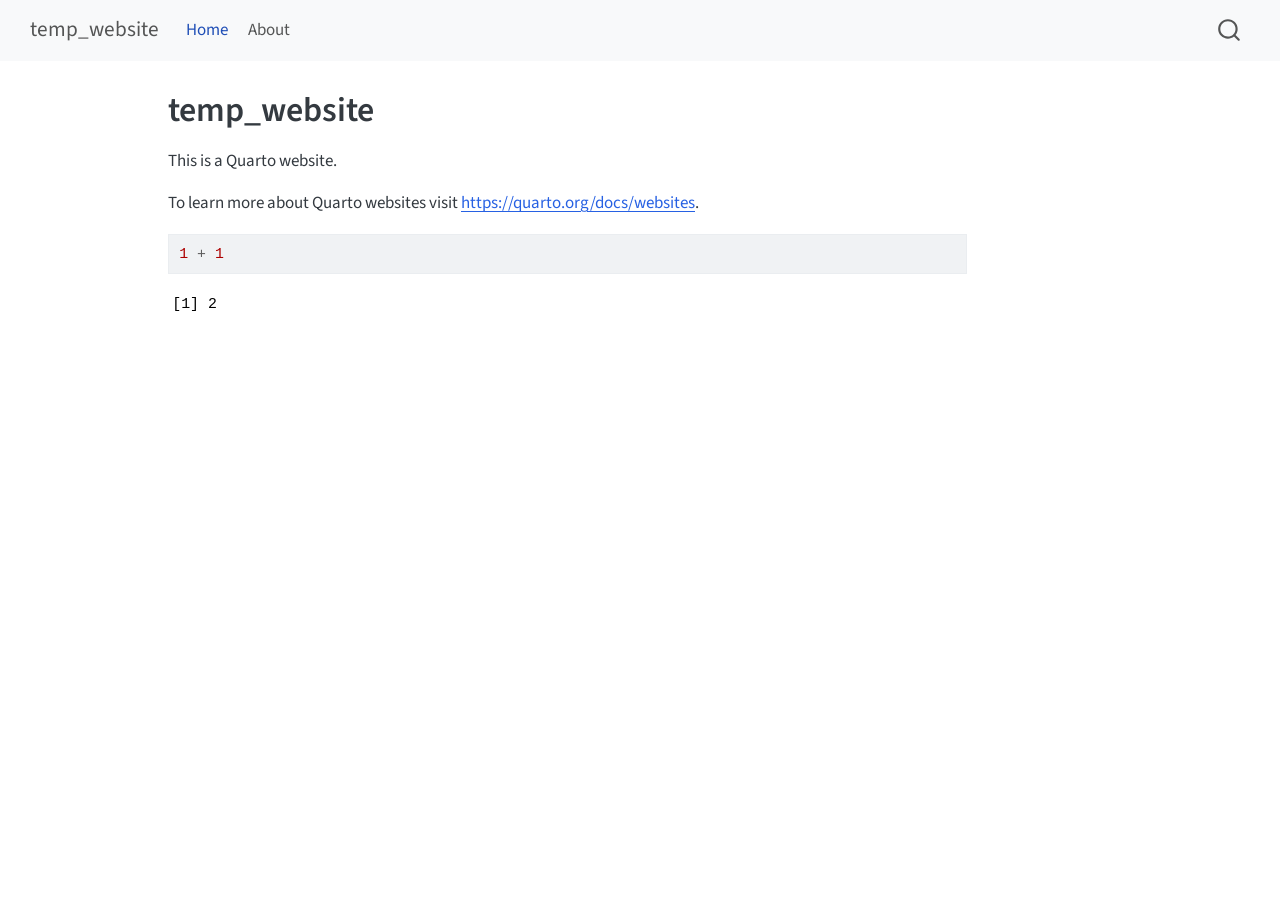
==== docs/index.html @ d561527b "Initial commit" ====
<!DOCTYPE html>
<html xmlns="http://www.w3.org/1999/xhtml" lang="en" xml:lang="en"><head>

<meta charset="utf-8">
<meta name="generator" content="quarto-1.9.37">

<meta name="viewport" content="width=device-width, initial-scale=1.0, user-scalable=yes">


<title>temp_website</title>
<style>
/* Default styles provided by pandoc.
** See https://pandoc.org/MANUAL.html#variables-for-html for config info.
*/
code{white-space: pre-wrap;}
span.smallcaps{font-variant: small-caps;}
div.columns{display: flex; gap: min(4vw, 1.5em);}
div.column{flex: auto; overflow-x: auto;}
div.hanging-indent{margin-left: 1.5em; text-indent: -1.5em;}
ul.task-list{list-style: none;}
ul.task-list li input[type="checkbox"] {
  width: 0.8em;
  margin: 0 0.8em 0.2em -1em; /* quarto-specific, see https://github.com/quarto-dev/quarto-cli/issues/4556 */ 
  vertical-align: middle;
}
/* CSS for syntax highlighting */
html { -webkit-text-size-adjust: 100%; }
pre > code.sourceCode { white-space: pre; position: relative; }
pre > code.sourceCode > span { display: inline-block; line-height: 1.25; }
pre > code.sourceCode > span:empty { height: 1.2em; }
.sourceCode { overflow: visible; }
code.sourceCode > span { color: inherit; text-decoration: inherit; }
div.sourceCode { margin: 1em 0; }
pre.sourceCode { margin: 0; }
@media screen {
div.sourceCode { overflow: auto; }
}
@media print {
pre > code.sourceCode { white-space: pre-wrap; }
pre > code.sourceCode > span { text-indent: -5em; padding-left: 5em; }
}
pre.numberSource code
  { counter-reset: source-line 0; }
pre.numberSource code > span
  { position: relative; left: -4em; counter-increment: source-line; }
pre.numberSource code > span > a:first-child::before
  { content: counter(source-line);
    position: relative; left: -1em; text-align: right; vertical-align: baseline;
    border: none; display: inline-block;
    -webkit-touch-callout: none; -webkit-user-select: none;
    -khtml-user-select: none; -moz-user-select: none;
    -ms-user-select: none; user-select: none;
    padding: 0 4px; width: 4em;
  }
pre.numberSource { margin-left: 3em;  padding-left: 4px; }
div.sourceCode
  {   }
@media screen {
pre > code.sourceCode > span > a:first-child::before { text-decoration: underline; }
}
</style>


<script src="site_libs/quarto-nav/quarto-nav.js"></script>
<script src="site_libs/quarto-nav/headroom.min.js"></script>
<script src="site_libs/clipboard/clipboard.min.js"></script>
<script src="site_libs/quarto-search/autocomplete.umd.js"></script>
<script src="site_libs/quarto-search/fuse.min.js"></script>
<script src="site_libs/quarto-search/quarto-search.js"></script>
<meta name="quarto:offset" content="./">
<script src="site_libs/quarto-html/quarto.js" type="module"></script>
<script src="site_libs/quarto-html/tabsets/tabsets.js" type="module"></script>
<script src="site_libs/quarto-html/popper.min.js"></script>
<script src="site_libs/quarto-html/tippy.umd.min.js"></script>
<script src="site_libs/quarto-html/anchor.min.js"></script>
<link href="site_libs/quarto-html/tippy.css" rel="stylesheet">
<link href="site_libs/quarto-html/quarto-syntax-highlighting-7f8f88aac4f3542376d5c11b86a4c14d.css" rel="stylesheet" id="quarto-text-highlighting-styles">
<script src="site_libs/bootstrap/bootstrap.min.js"></script>
<link href="site_libs/bootstrap/bootstrap-icons.css" rel="stylesheet">
<link href="site_libs/bootstrap/bootstrap-158031087360bce0ff56dc785ce39e06.min.css" rel="stylesheet" append-hash="true" id="quarto-bootstrap" data-mode="light">
<script id="quarto-search-options" type="application/json">{
  "location": "navbar",
  "copy-button": false,
  "collapse-after": 3,
  "panel-placement": "end",
  "type": "overlay",
  "limit": 50,
  "keyboard-shortcut": [
    "f",
    "/",
    "s"
  ],
  "show-item-context": false,
  "language": {
    "search-no-results-text": "No results",
    "search-matching-documents-text": "matching documents",
    "search-copy-link-title": "Copy link to search",
    "search-hide-matches-text": "Hide additional matches",
    "search-more-match-text": "more match in this document",
    "search-more-matches-text": "more matches in this document",
    "search-clear-button-title": "Clear",
    "search-text-placeholder": "",
    "search-detached-cancel-button-title": "Cancel",
    "search-submit-button-title": "Submit",
    "search-label": "Search"
  }
}</script>


<link rel="stylesheet" href="styles.css">
</head>

<body class="nav-fixed quarto-light">

<div id="quarto-search-results"></div>
  <header id="quarto-header" class="headroom fixed-top">
    <nav class="navbar navbar-expand-lg " data-bs-theme="dark">
      <div class="navbar-container container-fluid">
      <div class="navbar-brand-container mx-auto">
    <a class="navbar-brand" href="./index.html">
    <span class="navbar-title">temp_website</span>
    </a>
  </div>
            <div id="quarto-search" class="" title="Search"></div>
          <button class="navbar-toggler" type="button" data-bs-toggle="collapse" data-bs-target="#navbarCollapse" aria-controls="navbarCollapse" role="menu" aria-expanded="false" aria-label="Toggle navigation" onclick="if (window.quartoToggleHeadroom) { window.quartoToggleHeadroom(); }">
  <span class="navbar-toggler-icon"></span>
</button>
          <div class="collapse navbar-collapse" id="navbarCollapse">
            <ul class="navbar-nav navbar-nav-scroll me-auto">
  <li class="nav-item">
    <a class="nav-link active" href="./index.html" aria-current="page"> 
<span class="menu-text">Home</span></a>
  </li>  
  <li class="nav-item">
    <a class="nav-link" href="./about.html"> 
<span class="menu-text">About</span></a>
  </li>  
</ul>
          </div> <!-- /navcollapse -->
            <div class="quarto-navbar-tools">
</div>
      </div> <!-- /container-fluid -->
    </nav>
</header>
<!-- content -->
<div id="quarto-content" class="quarto-container page-columns page-rows-contents page-layout-article page-navbar">
<!-- sidebar -->
<!-- margin-sidebar -->
    <div id="quarto-margin-sidebar" class="sidebar margin-sidebar zindex-bottom">
        
    </div>
<!-- main -->
<main class="content" id="quarto-document-content">

<header id="title-block-header" class="quarto-title-block default">
<div class="quarto-title">
<h1 class="title">temp_website</h1>
</div>



<div class="quarto-title-meta">

    
  
    
  </div>
  


</header>


<p>This is a Quarto website.</p>
<p>To learn more about Quarto websites visit <a href="https://quarto.org/docs/websites" class="uri">https://quarto.org/docs/websites</a>.</p>
<div class="cell">
<div class="code-copy-outer-scaffold"><div class="sourceCode cell-code" id="cb1"><pre class="sourceCode r code-with-copy"><code class="sourceCode r"><span id="cb1-1"><a href="#cb1-1" aria-hidden="true" tabindex="-1"></a><span class="dv">1</span> <span class="sc">+</span> <span class="dv">1</span></span></code></pre></div><button title="Copy to Clipboard" class="code-copy-button"><i class="bi"></i></button></div>
<div class="cell-output cell-output-stdout">
<pre><code>[1] 2</code></pre>
</div>
</div>



</main> <!-- /main -->
<script id="quarto-html-after-body" type="application/javascript">
  window.document.addEventListener("DOMContentLoaded", function (event) {
    const icon = "";
    const anchorJS = new window.AnchorJS();
    anchorJS.options = {
      placement: 'right',
      icon: icon
    };
    anchorJS.add('.anchored');
    const isCodeAnnotation = (el) => {
      for (const clz of el.classList) {
        if (clz.startsWith('code-annotation-')) {                     
          return true;
        }
      }
      return false;
    }
    const onCopySuccess = function(e) {
      // button target
      const button = e.trigger;
      // don't keep focus
      button.blur();
      // flash "checked"
      button.classList.add('code-copy-button-checked');
      var currentTitle = button.getAttribute("title");
      button.setAttribute("title", "Copied!");
      let tooltip;
      if (window.bootstrap) {
        button.setAttribute("data-bs-toggle", "tooltip");
        button.setAttribute("data-bs-placement", "left");
        button.setAttribute("data-bs-title", "Copied!");
        tooltip = new bootstrap.Tooltip(button, 
          { trigger: "manual", 
            customClass: "code-copy-button-tooltip",
            offset: [0, -8]});
        tooltip.show();    
      }
      setTimeout(function() {
        if (tooltip) {
          tooltip.hide();
          button.removeAttribute("data-bs-title");
          button.removeAttribute("data-bs-toggle");
          button.removeAttribute("data-bs-placement");
        }
        button.setAttribute("title", currentTitle);
        button.classList.remove('code-copy-button-checked');
      }, 1000);
      // clear code selection
      e.clearSelection();
    }
    const getTextToCopy = function(trigger) {
      const outerScaffold = trigger.parentElement.cloneNode(true);
      const codeEl = outerScaffold.querySelector('code');
      for (const childEl of codeEl.children) {
        if (isCodeAnnotation(childEl)) {
          childEl.remove();
        }
      }
      return codeEl.innerText;
    }
    const clipboard = new window.ClipboardJS('.code-copy-button:not([data-in-quarto-modal])', {
      text: getTextToCopy
    });
    clipboard.on('success', onCopySuccess);
    if (window.document.getElementById('quarto-embedded-source-code-modal')) {
      const clipboardModal = new window.ClipboardJS('.code-copy-button[data-in-quarto-modal]', {
        text: getTextToCopy,
        container: window.document.getElementById('quarto-embedded-source-code-modal')
      });
      clipboardModal.on('success', onCopySuccess);
    }
      var localhostRegex = new RegExp(/^(?:http|https):\/\/localhost\:?[0-9]*\//);
      var mailtoRegex = new RegExp(/^mailto:/);
        var filterRegex = new RegExp('/' + window.location.host + '/');
      var isInternal = (href) => {
          return filterRegex.test(href) || localhostRegex.test(href) || mailtoRegex.test(href);
      }
      // Inspect non-navigation links and adorn them if external
     var links = window.document.querySelectorAll('a[href]:not(.nav-link):not(.navbar-brand):not(.toc-action):not(.sidebar-link):not(.sidebar-item-toggle):not(.pagination-link):not(.no-external):not([aria-hidden]):not(.dropdown-item):not(.quarto-navigation-tool):not(.about-link)');
      for (var i=0; i<links.length; i++) {
        const link = links[i];
        if (!isInternal(link.href)) {
          // undo the damage that might have been done by quarto-nav.js in the case of
          // links that we want to consider external
          if (link.dataset.originalHref !== undefined) {
            link.href = link.dataset.originalHref;
          }
        }
      }
    function tippyHover(el, contentFn, onTriggerFn, onUntriggerFn) {
      const config = {
        allowHTML: true,
        maxWidth: 500,
        delay: 100,
        arrow: false,
        appendTo: function(el) {
            return el.parentElement;
        },
        interactive: true,
        interactiveBorder: 10,
        theme: 'quarto',
        placement: 'bottom-start',
      };
      if (contentFn) {
        config.content = contentFn;
      }
      if (onTriggerFn) {
        config.onTrigger = onTriggerFn;
      }
      if (onUntriggerFn) {
        config.onUntrigger = onUntriggerFn;
      }
      window.tippy(el, config); 
    }
    const noterefs = window.document.querySelectorAll('a[role="doc-noteref"]');
    for (var i=0; i<noterefs.length; i++) {
      const ref = noterefs[i];
      tippyHover(ref, function() {
        // use id or data attribute instead here
        let href = ref.getAttribute('data-footnote-href') || ref.getAttribute('href');
        try { href = new URL(href).hash; } catch {}
        const id = href.replace(/^#\/?/, "");
        const note = window.document.getElementById(id);
        if (note) {
          return note.innerHTML;
        } else {
          return "";
        }
      });
    }
    const xrefs = window.document.querySelectorAll('a.quarto-xref');
    const processXRef = (id, note) => {
      // Strip column container classes
      const stripColumnClz = (el) => {
        el.classList.remove("page-full", "page-columns");
        if (el.children) {
          for (const child of el.children) {
            stripColumnClz(child);
          }
        }
      }
      stripColumnClz(note)
      if (id === null || id.startsWith('sec-')) {
        // Special case sections, only their first couple elements
        const container = document.createElement("div");
        if (note.children && note.children.length > 2) {
          container.appendChild(note.children[0].cloneNode(true));
          for (let i = 1; i < note.children.length; i++) {
            const child = note.children[i];
            if (child.tagName === "P" && child.innerText === "") {
              continue;
            } else {
              container.appendChild(child.cloneNode(true));
              break;
            }
          }
          if (window.Quarto?.typesetMath) {
            window.Quarto.typesetMath(container);
          }
          return container.innerHTML
        } else {
          if (window.Quarto?.typesetMath) {
            window.Quarto.typesetMath(note);
          }
          return note.innerHTML;
        }
      } else {
        // Remove any anchor links if they are present
        const anchorLink = note.querySelector('a.anchorjs-link');
        if (anchorLink) {
          anchorLink.remove();
        }
        if (window.Quarto?.typesetMath) {
          window.Quarto.typesetMath(note);
        }
        if (note.classList.contains("callout")) {
          return note.outerHTML;
        } else {
          return note.innerHTML;
        }
      }
    }
    for (var i=0; i<xrefs.length; i++) {
      const xref = xrefs[i];
      tippyHover(xref, undefined, function(instance) {
        instance.disable();
        let url = xref.getAttribute('href');
        let hash = undefined; 
        if (url.startsWith('#')) {
          hash = url;
        } else {
          try { hash = new URL(url).hash; } catch {}
        }
        if (hash) {
          const id = hash.replace(/^#\/?/, "");
          const note = window.document.getElementById(id);
          if (note !== null) {
            try {
              const html = processXRef(id, note.cloneNode(true));
              instance.setContent(html);
            } finally {
              instance.enable();
              instance.show();
            }
          } else {
            // See if we can fetch this
            fetch(url.split('#')[0])
            .then(res => res.text())
            .then(html => {
              const parser = new DOMParser();
              const htmlDoc = parser.parseFromString(html, "text/html");
              const note = htmlDoc.getElementById(id);
              if (note !== null) {
                const html = processXRef(id, note);
                instance.setContent(html);
              } 
            }).finally(() => {
              instance.enable();
              instance.show();
            });
          }
        } else {
          // See if we can fetch a full url (with no hash to target)
          // This is a special case and we should probably do some content thinning / targeting
          fetch(url)
          .then(res => res.text())
          .then(html => {
            const parser = new DOMParser();
            const htmlDoc = parser.parseFromString(html, "text/html");
            const note = htmlDoc.querySelector('main.content');
            if (note !== null) {
              // This should only happen for chapter cross references
              // (since there is no id in the URL)
              // remove the first header
              if (note.children.length > 0 && note.children[0].tagName === "HEADER") {
                note.children[0].remove();
              }
              const html = processXRef(null, note);
              instance.setContent(html);
            } 
          }).finally(() => {
            instance.enable();
            instance.show();
          });
        }
      }, function(instance) {
      });
    }
        let selectedAnnoteEl;
        const selectorForAnnotation = ( cell, annotation) => {
          let cellAttr = 'data-code-cell="' + cell + '"';
          let lineAttr = 'data-code-annotation="' +  annotation + '"';
          const selector = 'span[' + cellAttr + '][' + lineAttr + ']';
          return selector;
        }
        const selectCodeLines = (annoteEl) => {
          const doc = window.document;
          const targetCell = annoteEl.getAttribute("data-target-cell");
          const targetAnnotation = annoteEl.getAttribute("data-target-annotation");
          const annoteSpan = window.document.querySelector(selectorForAnnotation(targetCell, targetAnnotation));
          const lines = annoteSpan.getAttribute("data-code-lines").split(",");
          const lineIds = lines.map((line) => {
            return targetCell + "-" + line;
          })
          let top = null;
          let height = null;
          let parent = null;
          if (lineIds.length > 0) {
              //compute the position of the single el (top and bottom and make a div)
              const el = window.document.getElementById(lineIds[0]);
              top = el.offsetTop;
              height = el.offsetHeight;
              parent = el.parentElement.parentElement;
            if (lineIds.length > 1) {
              const lastEl = window.document.getElementById(lineIds[lineIds.length - 1]);
              const bottom = lastEl.offsetTop + lastEl.offsetHeight;
              height = bottom - top;
            }
            if (top !== null && height !== null && parent !== null) {
              // cook up a div (if necessary) and position it 
              let div = window.document.getElementById("code-annotation-line-highlight");
              if (div === null) {
                div = window.document.createElement("div");
                div.setAttribute("id", "code-annotation-line-highlight");
                div.style.position = 'absolute';
                parent.appendChild(div);
              }
              div.style.top = top - 2 + "px";
              div.style.height = height + 4 + "px";
              div.style.left = 0;
              let gutterDiv = window.document.getElementById("code-annotation-line-highlight-gutter");
              if (gutterDiv === null) {
                gutterDiv = window.document.createElement("div");
                gutterDiv.setAttribute("id", "code-annotation-line-highlight-gutter");
                gutterDiv.style.position = 'absolute';
                const codeCell = window.document.getElementById(targetCell);
                const gutter = codeCell.querySelector('.code-annotation-gutter');
                gutter.appendChild(gutterDiv);
              }
              gutterDiv.style.top = top - 2 + "px";
              gutterDiv.style.height = height + 4 + "px";
            }
            selectedAnnoteEl = annoteEl;
          }
        };
        const unselectCodeLines = () => {
          const elementsIds = ["code-annotation-line-highlight", "code-annotation-line-highlight-gutter"];
          elementsIds.forEach((elId) => {
            const div = window.document.getElementById(elId);
            if (div) {
              div.remove();
            }
          });
          selectedAnnoteEl = undefined;
        };
          // Handle positioning of the toggle
      window.addEventListener(
        "resize",
        throttle(() => {
          elRect = undefined;
          if (selectedAnnoteEl) {
            selectCodeLines(selectedAnnoteEl);
          }
        }, 10)
      );
      function throttle(fn, ms) {
      let throttle = false;
      let timer;
        return (...args) => {
          if(!throttle) { // first call gets through
              fn.apply(this, args);
              throttle = true;
          } else { // all the others get throttled
              if(timer) clearTimeout(timer); // cancel #2
              timer = setTimeout(() => {
                fn.apply(this, args);
                timer = throttle = false;
              }, ms);
          }
        };
      }
        // Attach click handler to the DT
        const annoteDls = window.document.querySelectorAll('dt[data-target-cell]');
        for (const annoteDlNode of annoteDls) {
          annoteDlNode.addEventListener('click', (event) => {
            const clickedEl = event.target;
            if (clickedEl !== selectedAnnoteEl) {
              unselectCodeLines();
              const activeEl = window.document.querySelector('dt[data-target-cell].code-annotation-active');
              if (activeEl) {
                activeEl.classList.remove('code-annotation-active');
              }
              selectCodeLines(clickedEl);
              clickedEl.classList.add('code-annotation-active');
            } else {
              // Unselect the line
              unselectCodeLines();
              clickedEl.classList.remove('code-annotation-active');
            }
          });
        }
    const findCites = (el) => {
      const parentEl = el.parentElement;
      if (parentEl) {
        const cites = parentEl.dataset.cites;
        if (cites) {
          return {
            el,
            cites: cites.split(' ')
          };
        } else {
          return findCites(el.parentElement)
        }
      } else {
        return undefined;
      }
    };
    var bibliorefs = window.document.querySelectorAll('a[role="doc-biblioref"]');
    for (var i=0; i<bibliorefs.length; i++) {
      const ref = bibliorefs[i];
      const citeInfo = findCites(ref);
      if (citeInfo) {
        tippyHover(citeInfo.el, function() {
          var popup = window.document.createElement('div');
          citeInfo.cites.forEach(function(cite) {
            var citeDiv = window.document.createElement('div');
            citeDiv.classList.add('hanging-indent');
            citeDiv.classList.add('csl-entry');
            var biblioDiv = window.document.getElementById('ref-' + cite);
            if (biblioDiv) {
              citeDiv.innerHTML = biblioDiv.innerHTML;
            }
            popup.appendChild(citeDiv);
          });
          return popup.innerHTML;
        });
      }
    }
  });
  </script>
</div> <!-- /content -->




</body></html>
---- docs/site_libs/quarto-html/tippy.css ----
.tippy-box[data-animation=fade][data-state=hidden]{opacity:0}[data-tippy-root]{max-width:calc(100vw - 10px)}.tippy-box{position:relative;background-color:#333;color:#fff;border-radius:4px;font-size:14px;line-height:1.4;white-space:normal;outline:0;transition-property:transform,visibility,opacity}.tippy-box[data-placement^=top]>.tippy-arrow{bottom:0}.tippy-box[data-placement^=top]>.tippy-arrow:before{bottom:-7px;left:0;border-width:8px 8px 0;border-top-color:initial;transform-origin:center top}.tippy-box[data-placement^=bottom]>.tippy-arrow{top:0}.tippy-box[data-placement^=bottom]>.tippy-arrow:before{top:-7px;left:0;border-width:0 8px 8px;border-bottom-color:initial;transform-origin:center bottom}.tippy-box[data-placement^=left]>.tippy-arrow{right:0}.tippy-box[data-placement^=left]>.tippy-arrow:before{border-width:8px 0 8px 8px;border-left-color:initial;right:-7px;transform-origin:center left}.tippy-box[data-placement^=right]>.tippy-arrow{left:0}.tippy-box[data-placement^=right]>.tippy-arrow:before{left:-7px;border-width:8px 8px 8px 0;border-right-color:initial;transform-origin:center right}.tippy-box[data-inertia][data-state=visible]{transition-timing-function:cubic-bezier(.54,1.5,.38,1.11)}.tippy-arrow{width:16px;height:16px;color:#333}.tippy-arrow:before{content:"";position:absolute;border-color:transparent;border-style:solid}.tippy-content{position:relative;padding:5px 9px;z-index:1}
---- docs/site_libs/quarto-html/quarto-syntax-highlighting-7f8f88aac4f3542376d5c11b86a4c14d.css ----
/* quarto syntax highlight colors */
:root {
  --quarto-hl-ot-color: #003B4F;
  --quarto-hl-at-color: #657422;
  --quarto-hl-ss-color: #20794D;
  --quarto-hl-an-color: #5E5E5E;
  --quarto-hl-fu-color: #4758AB;
  --quarto-hl-st-color: #20794D;
  --quarto-hl-cf-color: #003B4F;
  --quarto-hl-op-color: #5E5E5E;
  --quarto-hl-er-color: #AD0000;
  --quarto-hl-bn-color: #AD0000;
  --quarto-hl-al-color: #AD0000;
  --quarto-hl-va-color: #111111;
  --quarto-hl-bu-color: inherit;
  --quarto-hl-ex-color: inherit;
  --quarto-hl-pp-color: #AD0000;
  --quarto-hl-in-color: #5E5E5E;
  --quarto-hl-vs-color: #20794D;
  --quarto-hl-wa-color: #5E5E5E;
  --quarto-hl-do-color: #5E5E5E;
  --quarto-hl-im-color: #00769E;
  --quarto-hl-ch-color: #20794D;
  --quarto-hl-dt-color: #AD0000;
  --quarto-hl-fl-color: #AD0000;
  --quarto-hl-co-color: #5E5E5E;
  --quarto-hl-cv-color: #5E5E5E;
  --quarto-hl-cn-color: #8f5902;
  --quarto-hl-sc-color: #5E5E5E;
  --quarto-hl-dv-color: #AD0000;
  --quarto-hl-kw-color: #003B4F;
}

/* other quarto variables */
:root {
  --quarto-font-monospace: SFMono-Regular, Menlo, Monaco, Consolas, "Liberation Mono", "Courier New", monospace;
}

/* syntax highlight based on Pandoc's rules */
pre > code.sourceCode > span {
  color: #003B4F;
}

code.sourceCode > span {
  color: #003B4F;
}

div.sourceCode,
div.sourceCode pre.sourceCode {
  color: #003B4F;
}

/* Normal */
code span {
  color: #003B4F;
}

/* Alert */
code span.al {
  color: #AD0000;
  font-style: inherit;
}

/* Annotation */
code span.an {
  color: #5E5E5E;
  font-style: inherit;
}

/* Attribute */
code span.at {
  color: #657422;
  font-style: inherit;
}

/* BaseN */
code span.bn {
  color: #AD0000;
  font-style: inherit;
}

/* BuiltIn */
code span.bu {
  font-style: inherit;
}

/* ControlFlow */
code span.cf {
  color: #003B4F;
  font-weight: bold;
  font-style: inherit;
}

/* Char */
code span.ch {
  color: #20794D;
  font-style: inherit;
}

/* Constant */
code span.cn {
  color: #8f5902;
  font-style: inherit;
}

/* Comment */
code span.co {
  color: #5E5E5E;
  font-style: inherit;
}

/* CommentVar */
code span.cv {
  color: #5E5E5E;
  font-style: italic;
}

/* Documentation */
code span.do {
  color: #5E5E5E;
  font-style: italic;
}

/* DataType */
code span.dt {
  color: #AD0000;
  font-style: inherit;
}

/* DecVal */
code span.dv {
  color: #AD0000;
  font-style: inherit;
}

/* Error */
code span.er {
  color: #AD0000;
  font-style: inherit;
}

/* Extension */
code span.ex {
  font-style: inherit;
}

/* Float */
code span.fl {
  color: #AD0000;
  font-style: inherit;
}

/* Function */
code span.fu {
  color: #4758AB;
  font-style: inherit;
}

/* Import */
code span.im {
  color: #00769E;
  font-style: inherit;
}

/* Information */
code span.in {
  color: #5E5E5E;
  font-style: inherit;
}

/* Keyword */
code span.kw {
  color: #003B4F;
  font-weight: bold;
  font-style: inherit;
}

/* Operator */
code span.op {
  color: #5E5E5E;
  font-style: inherit;
}

/* Other */
code span.ot {
  color: #003B4F;
  font-style: inherit;
}

/* Preprocessor */
code span.pp {
  color: #AD0000;
  font-style: inherit;
}

/* SpecialChar */
code span.sc {
  color: #5E5E5E;
  font-style: inherit;
}

/* SpecialString */
code span.ss {
  color: #20794D;
  font-style: inherit;
}

/* String */
code span.st {
  color: #20794D;
  font-style: inherit;
}

/* Variable */
code span.va {
  color: #111111;
  font-style: inherit;
}

/* VerbatimString */
code span.vs {
  color: #20794D;
  font-style: inherit;
}

/* Warning */
code span.wa {
  color: #5E5E5E;
  font-style: italic;
}

.prevent-inlining {
  content: "</";
}

/*# sourceMappingURL=789ad8cd35626ba772517505b42a116e.css.map */
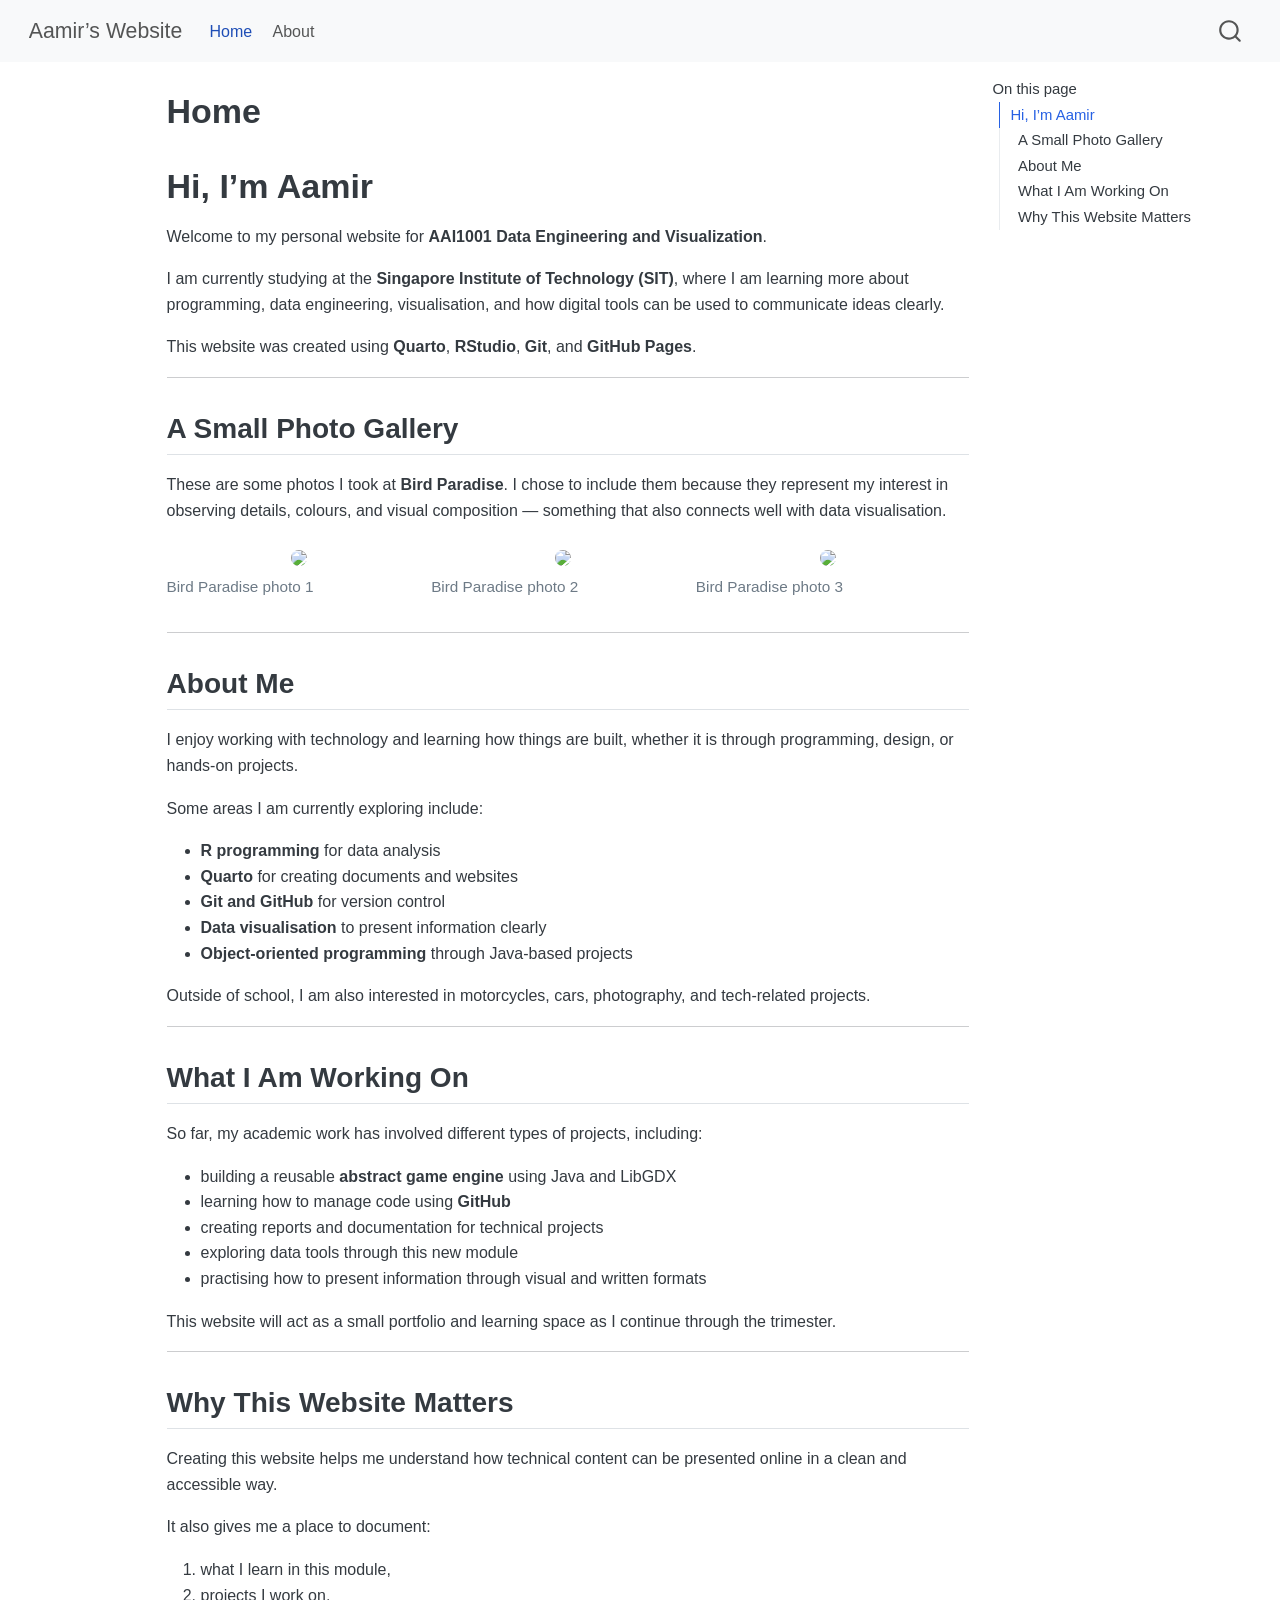
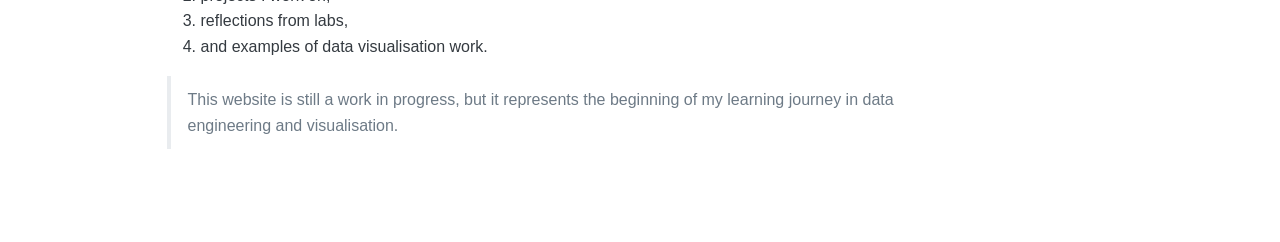
==== commit 058b1468: "Update personal website with gallery and content" ====
--- a/docs/index.html
+++ b/docs/index.html
@@ -7,7 +7,7 @@
 <meta name="viewport" content="width=device-width, initial-scale=1.0, user-scalable=yes">
 
 
-<title>temp_website</title>
+<title>Home – Aamir’s Website</title>
 <style>
 /* Default styles provided by pandoc.
 ** See https://pandoc.org/MANUAL.html#variables-for-html for config info.
@@ -22,41 +22,6 @@
   width: 0.8em;
   margin: 0 0.8em 0.2em -1em; /* quarto-specific, see https://github.com/quarto-dev/quarto-cli/issues/4556 */ 
   vertical-align: middle;
-}
-/* CSS for syntax highlighting */
-html { -webkit-text-size-adjust: 100%; }
-pre > code.sourceCode { white-space: pre; position: relative; }
-pre > code.sourceCode > span { display: inline-block; line-height: 1.25; }
-pre > code.sourceCode > span:empty { height: 1.2em; }
-.sourceCode { overflow: visible; }
-code.sourceCode > span { color: inherit; text-decoration: inherit; }
-div.sourceCode { margin: 1em 0; }
-pre.sourceCode { margin: 0; }
-@media screen {
-div.sourceCode { overflow: auto; }
-}
-@media print {
-pre > code.sourceCode { white-space: pre-wrap; }
-pre > code.sourceCode > span { text-indent: -5em; padding-left: 5em; }
-}
-pre.numberSource code
-  { counter-reset: source-line 0; }
-pre.numberSource code > span
-  { position: relative; left: -4em; counter-increment: source-line; }
-pre.numberSource code > span > a:first-child::before
-  { content: counter(source-line);
-    position: relative; left: -1em; text-align: right; vertical-align: baseline;
-    border: none; display: inline-block;
-    -webkit-touch-callout: none; -webkit-user-select: none;
-    -khtml-user-select: none; -moz-user-select: none;
-    -ms-user-select: none; user-select: none;
-    padding: 0 4px; width: 4em;
-  }
-pre.numberSource { margin-left: 3em;  padding-left: 4px; }
-div.sourceCode
-  {   }
-@media screen {
-pre > code.sourceCode > span > a:first-child::before { text-decoration: underline; }
 }
 </style>
 
@@ -118,7 +83,7 @@
       <div class="navbar-container container-fluid">
       <div class="navbar-brand-container mx-auto">
     <a class="navbar-brand" href="./index.html">
-    <span class="navbar-title">temp_website</span>
+    <span class="navbar-title">Aamir’s Website</span>
     </a>
   </div>
             <div id="quarto-search" class="" title="Search"></div>
@@ -146,15 +111,27 @@
 <div id="quarto-content" class="quarto-container page-columns page-rows-contents page-layout-article page-navbar">
 <!-- sidebar -->
 <!-- margin-sidebar -->
-    <div id="quarto-margin-sidebar" class="sidebar margin-sidebar zindex-bottom">
-        
+    <div id="quarto-margin-sidebar" class="sidebar margin-sidebar">
+        <nav id="TOC" role="doc-toc" class="toc-active">
+    <h2 id="toc-title">On this page</h2>
+   
+  <ul>
+  <li><a href="#hi-im-aamir" id="toc-hi-im-aamir" class="nav-link active" data-scroll-target="#hi-im-aamir">Hi, I’m Aamir</a>
+  <ul class="collapse">
+  <li><a href="#a-small-photo-gallery" id="toc-a-small-photo-gallery" class="nav-link" data-scroll-target="#a-small-photo-gallery">A Small Photo Gallery</a></li>
+  <li><a href="#about-me" id="toc-about-me" class="nav-link" data-scroll-target="#about-me">About Me</a></li>
+  <li><a href="#what-i-am-working-on" id="toc-what-i-am-working-on" class="nav-link" data-scroll-target="#what-i-am-working-on">What I Am Working On</a></li>
+  <li><a href="#why-this-website-matters" id="toc-why-this-website-matters" class="nav-link" data-scroll-target="#why-this-website-matters">Why This Website Matters</a></li>
+  </ul></li>
+  </ul>
+</nav>
     </div>
 <!-- main -->
 <main class="content" id="quarto-document-content">
 
 <header id="title-block-header" class="quarto-title-block default">
 <div class="quarto-title">
-<h1 class="title">temp_website</h1>
+<h1 class="title">Home</h1>
 </div>
 
 
@@ -171,16 +148,85 @@
 </header>
 
 
-<p>This is a Quarto website.</p>
-<p>To learn more about Quarto websites visit <a href="https://quarto.org/docs/websites" class="uri">https://quarto.org/docs/websites</a>.</p>
-<div class="cell">
-<div class="code-copy-outer-scaffold"><div class="sourceCode cell-code" id="cb1"><pre class="sourceCode r code-with-copy"><code class="sourceCode r"><span id="cb1-1"><a href="#cb1-1" aria-hidden="true" tabindex="-1"></a><span class="dv">1</span> <span class="sc">+</span> <span class="dv">1</span></span></code></pre></div><button title="Copy to Clipboard" class="code-copy-button"><i class="bi"></i></button></div>
-<div class="cell-output cell-output-stdout">
-<pre><code>[1] 2</code></pre>
+<section id="hi-im-aamir" class="level1">
+<h1>Hi, I’m Aamir</h1>
+<p>Welcome to my personal website for <strong>AAI1001 Data Engineering and Visualization</strong>.</p>
+<p>I am currently studying at the <strong>Singapore Institute of Technology (SIT)</strong>, where I am learning more about programming, data engineering, visualisation, and how digital tools can be used to communicate ideas clearly.</p>
+<p>This website was created using <strong>Quarto</strong>, <strong>RStudio</strong>, <strong>Git</strong>, and <strong>GitHub Pages</strong>.</p>
+<hr>
+<section id="a-small-photo-gallery" class="level2">
+<h2 class="anchored" data-anchor-id="a-small-photo-gallery">A Small Photo Gallery</h2>
+<p>These are some photos I took at <strong>Bird Paradise</strong>. I chose to include them because they represent my interest in observing details, colours, and visual composition — something that also connects well with data visualisation.</p>
+<div class="columns">
+<div class="column" style="width:33%;">
+<div class="quarto-figure quarto-figure-center">
+<figure class="figure">
+<p><img src="images/bird1.jpg" class="img-fluid figure-img"></p>
+<figcaption>Bird Paradise photo 1</figcaption>
+</figure>
+</div>
+</div><div class="column" style="width:33%;">
+<div class="quarto-figure quarto-figure-center">
+<figure class="figure">
+<p><img src="images/bird2.jpg" class="img-fluid figure-img"></p>
+<figcaption>Bird Paradise photo 2</figcaption>
+</figure>
+</div>
+</div><div class="column" style="width:33%;">
+<div class="quarto-figure quarto-figure-center">
+<figure class="figure">
+<p><img src="images/bird3.jpg" class="img-fluid figure-img"></p>
+<figcaption>Bird Paradise photo 3</figcaption>
+</figure>
 </div>
 </div>
-
-
+</div>
+<hr>
+</section>
+<section id="about-me" class="level2">
+<h2 class="anchored" data-anchor-id="about-me">About Me</h2>
+<p>I enjoy working with technology and learning how things are built, whether it is through programming, design, or hands-on projects.</p>
+<p>Some areas I am currently exploring include:</p>
+<ul>
+<li><strong>R programming</strong> for data analysis</li>
+<li><strong>Quarto</strong> for creating documents and websites</li>
+<li><strong>Git and GitHub</strong> for version control</li>
+<li><strong>Data visualisation</strong> to present information clearly</li>
+<li><strong>Object-oriented programming</strong> through Java-based projects</li>
+</ul>
+<p>Outside of school, I am also interested in motorcycles, cars, photography, and tech-related projects.</p>
+<hr>
+</section>
+<section id="what-i-am-working-on" class="level2">
+<h2 class="anchored" data-anchor-id="what-i-am-working-on">What I Am Working On</h2>
+<p>So far, my academic work has involved different types of projects, including:</p>
+<ul>
+<li>building a reusable <strong>abstract game engine</strong> using Java and LibGDX</li>
+<li>learning how to manage code using <strong>GitHub</strong></li>
+<li>creating reports and documentation for technical projects</li>
+<li>exploring data tools through this new module</li>
+<li>practising how to present information through visual and written formats</li>
+</ul>
+<p>This website will act as a small portfolio and learning space as I continue through the trimester.</p>
+<hr>
+</section>
+<section id="why-this-website-matters" class="level2">
+<h2 class="anchored" data-anchor-id="why-this-website-matters">Why This Website Matters</h2>
+<p>Creating this website helps me understand how technical content can be presented online in a clean and accessible way.</p>
+<p>It also gives me a place to document:</p>
+<ol type="1">
+<li>what I learn in this module,</li>
+<li>projects I work on,</li>
+<li>reflections from labs,</li>
+<li>and examples of data visualisation work.</li>
+</ol>
+<blockquote class="blockquote">
+<p>This website is still a work in progress, but it represents the beginning of my learning journey in data engineering and visualisation.</p>
+</blockquote>
+
+
+</section>
+</section>
 
 </main> <!-- /main -->
 <script id="quarto-html-after-body" type="application/javascript">
--- a/docs/styles.css
+++ b/docs/styles.css
@@ -0,0 +1,15 @@
+body {
+  font-family: Arial, sans-serif;
+  font-size: 16px;
+  line-height: 1.6;
+}
+
+h1, h2 {
+  font-weight: 700;
+}
+
+img {
+  border-radius: 12px;
+  margin-top: 10px;
+  margin-bottom: 20px;
+}
